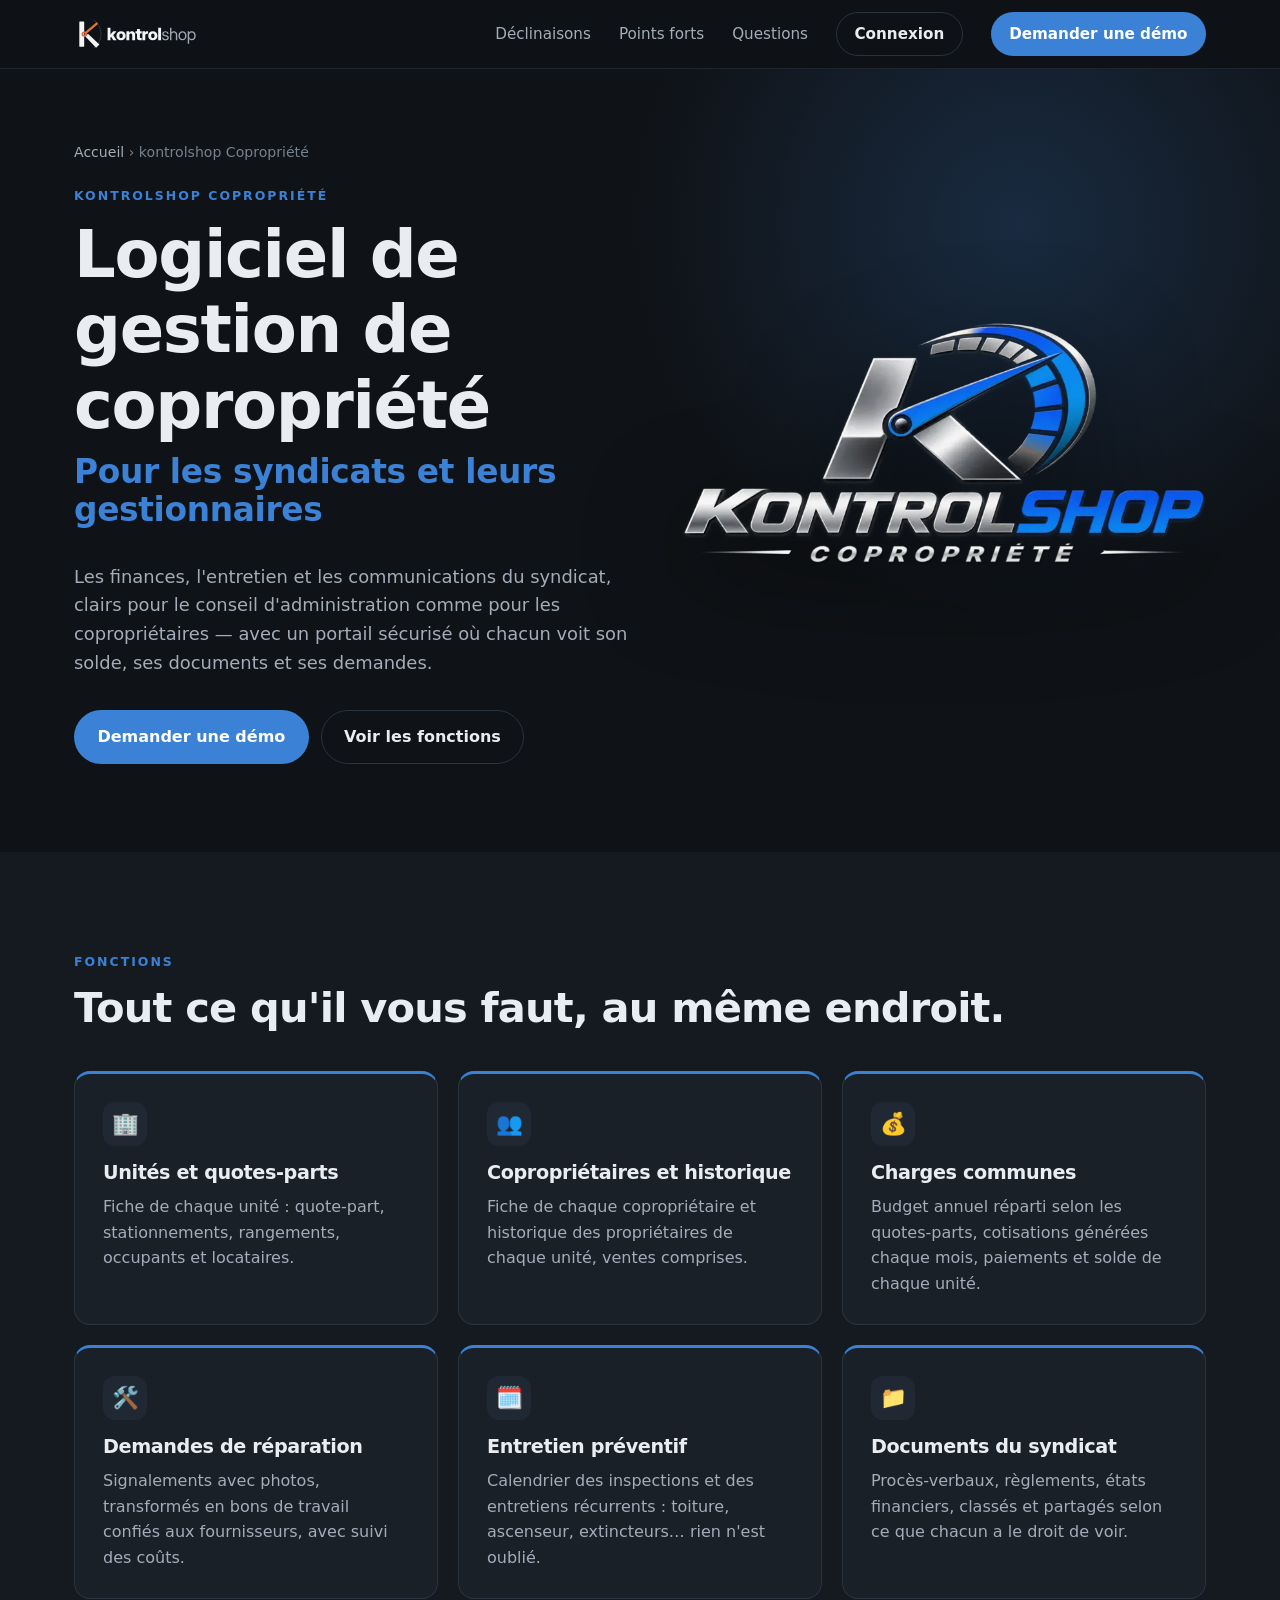
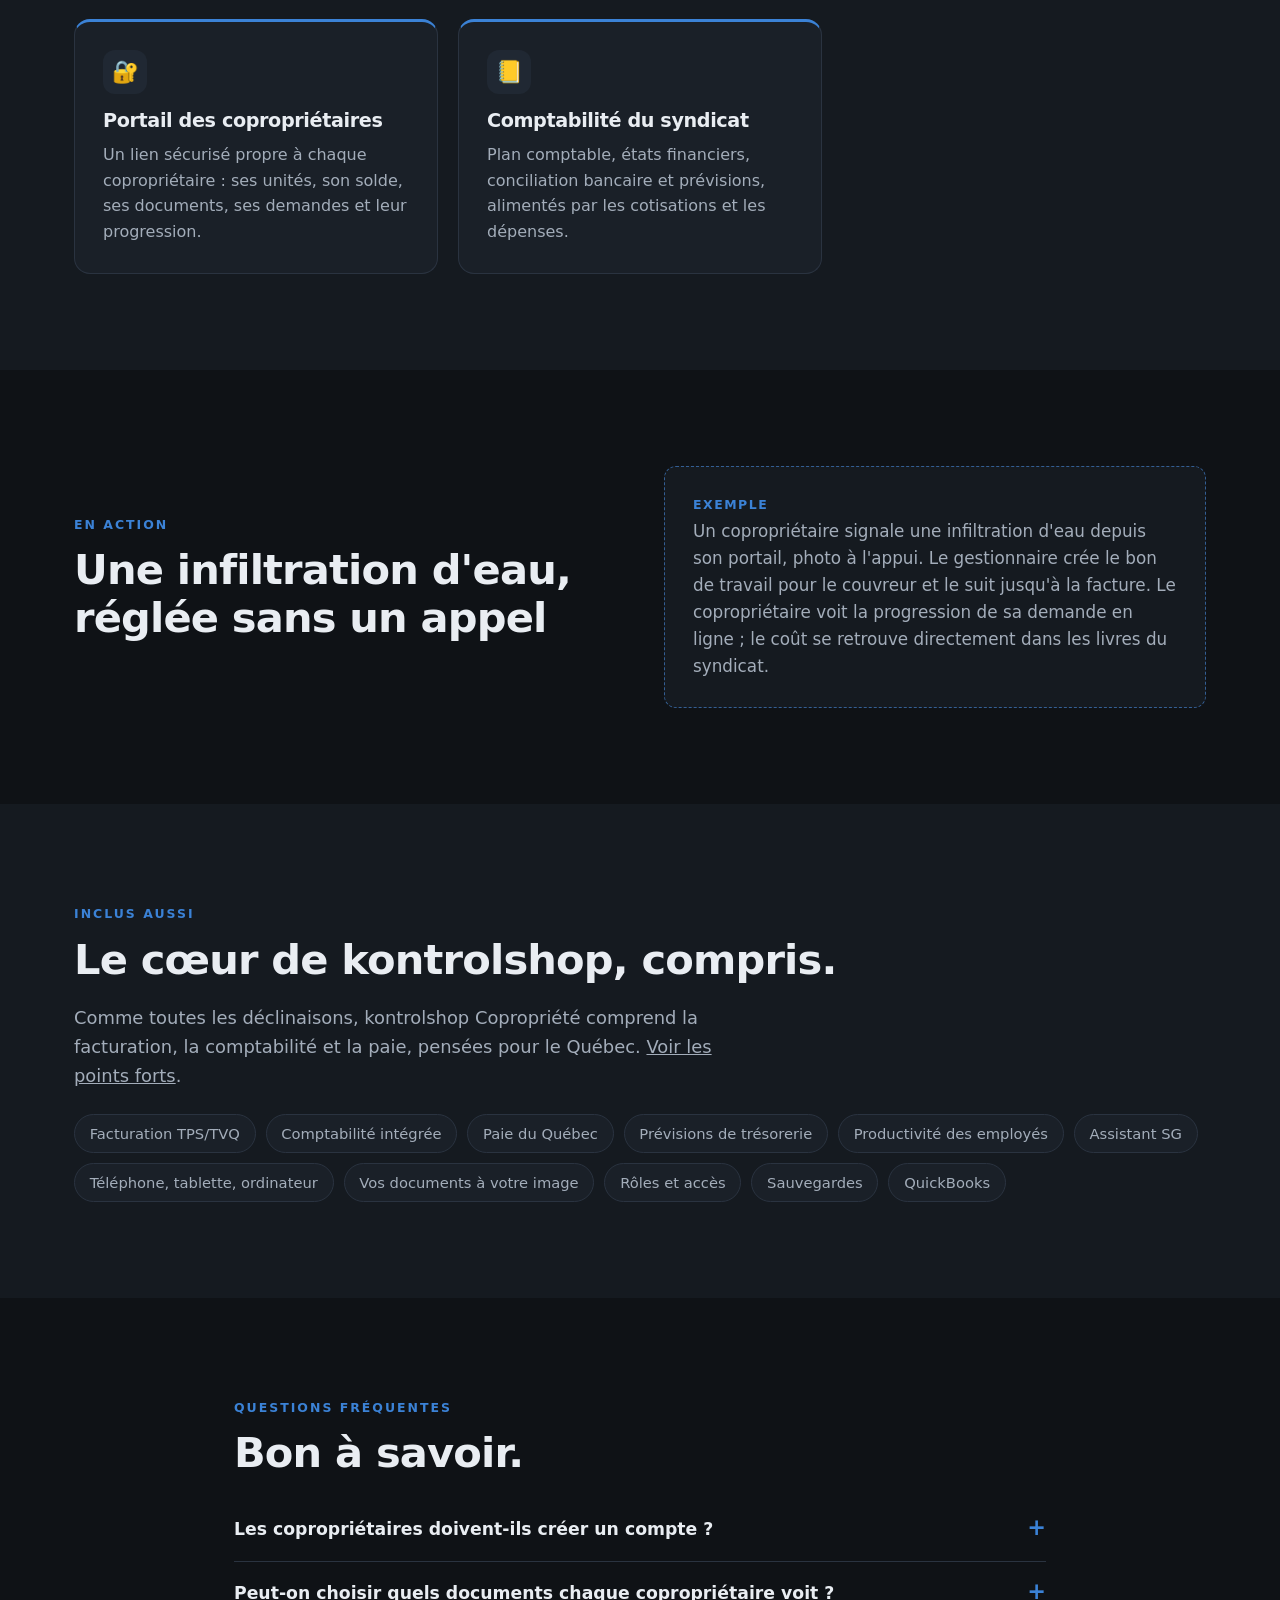
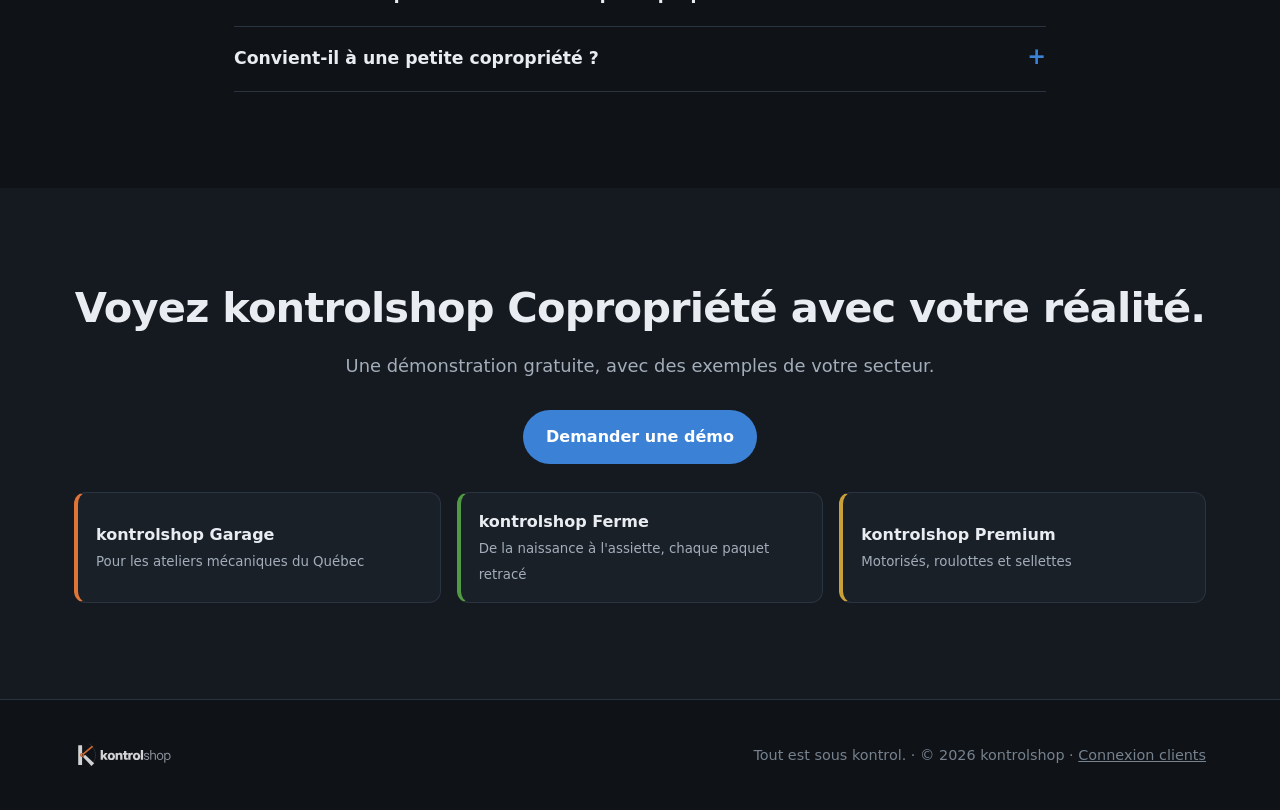
==== copropriete/index.html @ 95bcc425 "Référencement : une page par déclinaison, titres, données structurées - Pages /garage/, /ferme/, /co" ====
<!doctype html>
<html lang="fr-CA">
<head>
<meta charset="utf-8">
<meta name="viewport" content="width=device-width, initial-scale=1">
<title>Logiciel de gestion de copropriété au Québec | kontrolshop Copropriété</title>
<meta name="description" content="Logiciel de gestion de copropriété au Québec : unités et quotes-parts, charges communes, cotisations, demandes de réparation, entretien préventif, documents et portail sécurisé des copropriétaires.">
<link rel="canonical" href="https://www.kontrolshop.com/copropriete/">
<meta property="og:type" content="website">
<meta property="og:locale" content="fr_CA">
<meta property="og:site_name" content="kontrolshop">
<meta property="og:title" content="Logiciel de gestion de copropriété au Québec | kontrolshop Copropriété">
<meta property="og:description" content="Logiciel de gestion de copropriété au Québec : unités et quotes-parts, charges communes, cotisations, demandes de réparation, entretien préventif, documents et portail sécurisé des copropriétaires.">
<meta property="og:image" content="https://www.kontrolshop.com/img/og-copropriete.jpg">
<meta property="og:image:width" content="1200">
<meta property="og:image:height" content="630">
<meta property="og:url" content="https://www.kontrolshop.com/copropriete/">
<meta name="twitter:card" content="summary_large_image">
<meta name="theme-color" content="#0f1216">
<link rel="icon" href="/img/icone.svg" type="image/svg+xml">
<link rel="apple-touch-icon" href="/img/apple-touch-icon.png">
<link rel="stylesheet" href="/styles.css">
<style>:root{--accent:var(--copro)}</style>
<script type="application/ld+json">
[
 {
  "@context": "https://schema.org",
  "@type": "BreadcrumbList",
  "itemListElement": [
   {
    "@type": "ListItem",
    "position": 1,
    "name": "Accueil",
    "item": "https://www.kontrolshop.com/"
   },
   {
    "@type": "ListItem",
    "position": 2,
    "name": "kontrolshop Copropriété",
    "item": "https://www.kontrolshop.com/copropriete/"
   }
  ]
 },
 {
  "@context": "https://schema.org",
  "@type": "SoftwareApplication",
  "name": "kontrolshop Copropriété",
  "applicationCategory": "BusinessApplication",
  "operatingSystem": "Web, iOS, Android, Windows, macOS",
  "inLanguage": "fr-CA",
  "url": "https://www.kontrolshop.com/copropriete/",
  "image": "https://www.kontrolshop.com/img/og-copropriete.jpg",
  "description": "Logiciel de gestion de copropriété au Québec : unités et quotes-parts, charges communes, cotisations, demandes de réparation, entretien préventif, documents et portail sécurisé des copropriétaires.",
  "publisher": {
   "@type": "Organization",
   "name": "kontrolshop",
   "url": "https://www.kontrolshop.com/"
  }
 },
 {
  "@context": "https://schema.org",
  "@type": "FAQPage",
  "mainEntity": [
   {
    "@type": "Question",
    "name": "Les copropriétaires doivent-ils créer un compte ?",
    "acceptedAnswer": {
     "@type": "Answer",
     "text": "Non. Chacun reçoit un lien sécurisé qui lui est propre, à ouvrir depuis le courriel ou le site du syndicat."
    }
   },
   {
    "@type": "Question",
    "name": "Peut-on choisir quels documents chaque copropriétaire voit ?",
    "acceptedAnswer": {
     "@type": "Answer",
     "text": "Oui. Chaque document est partagé selon les permissions que vous choisissez."
    }
   },
   {
    "@type": "Question",
    "name": "Convient-il à une petite copropriété ?",
    "acceptedAnswer": {
     "@type": "Answer",
     "text": "Oui. On active seulement les sections utiles ; le logiciel s'adapte de quelques unités à plusieurs immeubles."
    }
   }
  ]
 }
]
</script>
</head>
<body>

<header class="entete">
  <div class="conteneur">
    <a class="logo" href="/" aria-label="kontrolshop — accueil"><img src="/img/logo.svg" alt="kontrolshop" width="811" height="244"></a>
    <nav class="nav" aria-label="Navigation principale">
      <a href="/#declinaisons">Déclinaisons</a>
      <a href="/#points-forts">Points forts</a>
      <a href="#questions">Questions</a>
      <a class="btn btn-contour btn-connexion" href="https://template-production-da86.up.railway.app/login">Connexion</a>
      <a class="btn btn-plein" href="/?secteur=copropriete#contact"><span class="long">Demander une démo</span><span class="court">Démo</span></a>
    </nav>
  </div>
</header>

<main>

<section class="hero">
  <div class="conteneur">
    <div>
      <nav class="fil" aria-label="Fil d'Ariane"><a href="/">Accueil</a> › kontrolshop Copropriété</nav>
      <span class="surtitre">kontrolshop Copropriété</span>
      <h1>Logiciel de gestion de copropriété<span class="sous">Pour les syndicats et leurs gestionnaires</span></h1>
      <p class="intro">Les finances, l'entretien et les communications du syndicat, clairs pour le conseil d'administration comme pour les copropriétaires — avec un portail sécurisé où chacun voit son solde, ses documents et ses demandes.</p>
      <div class="actions">
        <a class="btn btn-plein" href="/?secteur=copropriete#contact">Demander une démo</a>
        <a class="btn btn-contour" href="#fonctions">Voir les fonctions</a>
      </div>
    </div>
    <div class="hero-visuel">
      <img src="/img/metal-copropriete.webp" alt="Logo kontrolshop Copropriété" width="820" height="410" fetchpriority="high">
    </div>
  </div>
</section>

<section class="forts" id="fonctions">
  <div class="conteneur">
    <span class="surtitre">Fonctions</span>
    <h2>Tout ce qu'il vous faut, au même endroit.</h2>
    <div class="fonctions">
      <div class="fort">
        <div class="ico" aria-hidden="true">🏢</div>
        <h3>Unités et quotes-parts</h3>
        <p>Fiche de chaque unité : quote-part, stationnements, rangements, occupants et locataires.</p>
      </div>
      <div class="fort">
        <div class="ico" aria-hidden="true">👥</div>
        <h3>Copropriétaires et historique</h3>
        <p>Fiche de chaque copropriétaire et historique des propriétaires de chaque unité, ventes comprises.</p>
      </div>
      <div class="fort">
        <div class="ico" aria-hidden="true">💰</div>
        <h3>Charges communes</h3>
        <p>Budget annuel réparti selon les quotes-parts, cotisations générées chaque mois, paiements et solde de chaque unité.</p>
      </div>
      <div class="fort">
        <div class="ico" aria-hidden="true">🛠️</div>
        <h3>Demandes de réparation</h3>
        <p>Signalements avec photos, transformés en bons de travail confiés aux fournisseurs, avec suivi des coûts.</p>
      </div>
      <div class="fort">
        <div class="ico" aria-hidden="true">🗓️</div>
        <h3>Entretien préventif</h3>
        <p>Calendrier des inspections et des entretiens récurrents : toiture, ascenseur, extincteurs… rien n'est oublié.</p>
      </div>
      <div class="fort">
        <div class="ico" aria-hidden="true">📁</div>
        <h3>Documents du syndicat</h3>
        <p>Procès-verbaux, règlements, états financiers, classés et partagés selon ce que chacun a le droit de voir.</p>
      </div>
      <div class="fort">
        <div class="ico" aria-hidden="true">🔐</div>
        <h3>Portail des copropriétaires</h3>
        <p>Un lien sécurisé propre à chaque copropriétaire : ses unités, son solde, ses documents, ses demandes et leur progression.</p>
      </div>
      <div class="fort">
        <div class="ico" aria-hidden="true">📒</div>
        <h3>Comptabilité du syndicat</h3>
        <p>Plan comptable, états financiers, conciliation bancaire et prévisions, alimentés par les cotisations et les dépenses.</p>
      </div>
    </div>
  </div>
</section>

<section>
  <div class="conteneur cas">
    <div>
      <span class="surtitre">En action</span>
      <h2>Une infiltration d'eau, réglée sans un appel</h2>
    </div>
    <div class="exemple"><strong>Exemple</strong>Un copropriétaire signale une infiltration d'eau depuis son portail, photo à l'appui. Le gestionnaire crée le bon de travail pour le couvreur et le suit jusqu'à la facture. Le copropriétaire voit la progression de sa demande en ligne ; le coût se retrouve directement dans les livres du syndicat.</div>
  </div>
</section>

<section class="forts">
  <div class="conteneur">
    <span class="surtitre">Inclus aussi</span>
    <h2>Le cœur de kontrolshop, compris.</h2>
    <p class="intro">Comme toutes les déclinaisons, kontrolshop Copropriété comprend la facturation, la comptabilité et la paie, pensées pour le Québec. <a href="/#points-forts">Voir les points forts</a>.</p>
    <div class="inclus"><span>Facturation TPS/TVQ</span><span>Comptabilité intégrée</span><span>Paie du Québec</span><span>Prévisions de trésorerie</span><span>Productivité des employés</span><span>Assistant SG</span><span>Téléphone, tablette, ordinateur</span><span>Vos documents à votre image</span><span>Rôles et accès</span><span>Sauvegardes</span><span>QuickBooks</span></div>
  </div>
</section>

<section class="faq" id="questions" style="background:none">
  <div class="conteneur">
    <span class="surtitre">Questions fréquentes</span>
    <h2>Bon à savoir.</h2>
    <details>
      <summary>Les copropriétaires doivent-ils créer un compte ?</summary>
      <p>Non. Chacun reçoit un lien sécurisé qui lui est propre, à ouvrir depuis le courriel ou le site du syndicat.</p>
    </details>
    <details>
      <summary>Peut-on choisir quels documents chaque copropriétaire voit ?</summary>
      <p>Oui. Chaque document est partagé selon les permissions que vous choisissez.</p>
    </details>
    <details>
      <summary>Convient-il à une petite copropriété ?</summary>
      <p>Oui. On active seulement les sections utiles ; le logiciel s'adapte de quelques unités à plusieurs immeubles.</p>
    </details>
  </div>
</section>

<section class="appel forts">
  <div class="conteneur">
    <h2>Voyez kontrolshop Copropriété avec votre réalité.</h2>
    <p class="intro">Une démonstration gratuite, avec des exemples de votre secteur.</p>
    <a class="btn btn-plein" href="/?secteur=copropriete#contact">Demander une démo</a>
    <div class="autres">
      <a href="/garage/" style="--c:var(--garage)"><span><b>kontrolshop Garage</b><small>Pour les ateliers mécaniques du Québec</small></span></a>
      <a href="/ferme/" style="--c:var(--ferme)"><span><b>kontrolshop Ferme</b><small>De la naissance à l'assiette, chaque paquet retracé</small></span></a>
      <a href="/vr/" style="--c:var(--premium)"><span><b>kontrolshop Premium</b><small>Motorisés, roulottes et sellettes</small></span></a>
    </div>
  </div>
</section>

</main>

<footer class="pied">
  <div class="conteneur">
    <img src="/img/logo.svg" alt="kontrolshop" width="811" height="244">
    <span>Tout est sous kontrol. · © <span id="annee">2026</span> kontrolshop · <a href="https://template-production-da86.up.railway.app/login">Connexion clients</a></span>
  </div>
</footer>
<script>document.getElementById("annee").textContent = new Date().getFullYear();</script>
</body>
</html>
---- styles.css ----
:root{
  --fond:#0f1216; --fond-2:#151a20; --carte:#1a2028; --carte-2:#202833;
  --ligne:#2a3340; --texte:#e9edf2; --doux:#a3adba; --pale:#77828f;
  --garage:#e07338; --ferme:#4f9a43; --copro:#3b82d6; --premium:#c9a03a; --boutique:#c2416b;
  --accent:var(--garage);
  --rayon:16px; --max:1180px;
}
*{box-sizing:border-box}
html{scroll-behavior:smooth;-webkit-text-size-adjust:100%}
body{margin:0;background:var(--fond);color:var(--texte);font:16px/1.6 system-ui,-apple-system,"Segoe UI",Roboto,"Helvetica Neue",Arial,sans-serif;overflow-x:hidden}
img{max-width:100%;height:auto;display:block}
a{color:inherit}
h1,h2,h3{line-height:1.15;margin:0 0 .5em;letter-spacing:-.02em}
h2{font-size:clamp(1.8rem,3.6vw,2.6rem)}
h3{font-size:1.2rem}
p{margin:0 0 1em}
.conteneur{max-width:var(--max);margin:0 auto;padding:0 24px}
.surtitre{display:inline-block;font-size:.78rem;font-weight:700;letter-spacing:.16em;text-transform:uppercase;color:var(--accent);margin-bottom:.9em}
.intro{color:var(--doux);font-size:1.12rem;max-width:680px}
section{padding:96px 0}
.btn{display:inline-flex;align-items:center;gap:.5em;padding:.85em 1.4em;border-radius:999px;font-weight:650;text-decoration:none;border:1px solid transparent;transition:transform .15s,background .15s,border-color .15s;cursor:pointer;font-size:1rem}
.btn:hover{transform:translateY(-1px)}
.btn-plein{background:var(--accent);color:#fff}
.btn-plein:hover{filter:brightness(1.08)}
.btn-contour{border-color:var(--ligne);color:var(--texte);background:transparent}
.btn-contour:hover{border-color:var(--doux)}

/* En-tête */
.entete{position:sticky;top:0;z-index:20;background:rgba(15,18,22,.82);backdrop-filter:blur(12px);-webkit-backdrop-filter:blur(12px);border-bottom:1px solid rgba(42,51,64,.6)}
.entete .conteneur{display:flex;align-items:center;justify-content:space-between;height:68px;gap:16px}
.entete .logo img{height:38px;width:auto}
.nav{display:flex;align-items:center;gap:28px}
.nav a{text-decoration:none;color:var(--doux);font-size:.95rem}
.nav a:hover{color:var(--texte)}
.nav .btn{color:#fff;padding:.6em 1.15em}
.nav .btn-connexion{color:var(--texte);border-color:var(--ligne)}
.nav .btn-connexion:hover{border-color:var(--doux)}
.nav .court{display:none}
@media (max-width:820px){.nav a:not(.btn){display:none}.nav{gap:10px}}
@media (max-width:520px){.nav .long{display:none}.nav .court{display:inline}.entete .logo img{height:30px}.nav .btn{padding:.55em .95em;font-size:.9rem}}

/* Accueil */
.hero{position:relative;padding:72px 0 88px;overflow:hidden}
.hero::before{content:"";position:absolute;inset:-30% -10% auto auto;width:780px;height:780px;background:radial-gradient(closest-side,color-mix(in srgb,var(--accent) 22%,transparent),transparent);pointer-events:none}
.hero .conteneur{display:grid;grid-template-columns:1.05fr 1fr;gap:48px;align-items:center;position:relative}
.hero h1{font-size:clamp(2.4rem,5.4vw,4.1rem);font-weight:800}
.hero h1 em{font-style:normal;background:linear-gradient(90deg,var(--garage),var(--premium));-webkit-background-clip:text;background-clip:text;color:transparent}
.hero .intro{margin-bottom:1.8em}
.hero .actions{display:flex;flex-wrap:wrap;gap:12px}
.puces-secteurs{display:flex;flex-wrap:wrap;gap:8px;margin-top:28px}
.puce{display:inline-flex;align-items:center;gap:.45em;font-size:.82rem;font-weight:700;letter-spacing:.08em;text-transform:uppercase;padding:.4em .85em;border-radius:999px;border:1px solid var(--ligne);color:var(--doux);text-decoration:none}
.puce i{width:8px;height:8px;border-radius:50%;background:var(--c)}
.puce:hover{border-color:var(--c);color:var(--texte)}
.hero-visuel{position:relative}
.hero-visuel img{filter:drop-shadow(0 30px 50px rgba(0,0,0,.55));animation:flotte 7s ease-in-out infinite}
@keyframes flotte{50%{transform:translateY(-10px)}}
@media (prefers-reduced-motion:reduce){.hero-visuel img{animation:none}html{scroll-behavior:auto}}
@media (max-width:900px){.hero .conteneur{grid-template-columns:1fr}.hero-visuel{order:-1;max-width:520px;margin:0 auto}}

/* Chiffres */
.chiffres{border-top:1px solid var(--ligne);border-bottom:1px solid var(--ligne);background:var(--fond-2);padding:36px 0}
.chiffres .conteneur{display:grid;grid-template-columns:repeat(4,1fr);gap:24px}
.chiffre strong{display:block;font-size:1.9rem;font-weight:800;letter-spacing:-.02em}
.chiffre span{color:var(--doux);font-size:.92rem}
@media (max-width:760px){.chiffres .conteneur{grid-template-columns:1fr 1fr}}

/* Déclinaisons */
.onglets{display:flex;flex-wrap:wrap;gap:10px;margin:36px 0 28px}
.onglet{--c:var(--garage);display:flex;align-items:center;gap:.6em;padding:.75em 1.2em;border-radius:12px;border:1px solid var(--ligne);background:var(--carte);color:var(--doux);font:inherit;font-weight:650;cursor:pointer;transition:.15s}
.onglet i{width:10px;height:10px;border-radius:50%;background:var(--c)}
.onglet:hover{color:var(--texte)}
.onglet[aria-selected="true"]{border-color:var(--c);color:var(--texte);background:linear-gradient(180deg,color-mix(in srgb,var(--c) 18%,var(--carte)),var(--carte))}
.panneau{--c:var(--garage);display:grid;grid-template-columns:1fr 1.25fr;gap:40px;align-items:start;background:var(--carte);border:1px solid var(--ligne);border-top:3px solid var(--c);border-radius:var(--rayon);padding:40px}
.panneau + .panneau{margin-top:24px}
.js .panneau[hidden]{display:none}
.panneau .logo-secteur{background:radial-gradient(closest-side,color-mix(in srgb,var(--c) 22%,transparent),transparent);border-radius:var(--rayon);padding:12px}
.panneau h3{font-size:1.65rem;margin-top:.2em}
.panneau .pour{color:var(--c);font-weight:700;font-size:.85rem;letter-spacing:.12em;text-transform:uppercase}
.panneau p{color:var(--doux)}
.liste{list-style:none;padding:0;margin:0 0 1.4em;display:grid;gap:12px}
.liste li{position:relative;padding-left:30px}
.liste li::before{content:"";position:absolute;left:0;top:.38em;width:18px;height:18px;border-radius:50%;background:color-mix(in srgb,var(--c) 22%,transparent) url("data:image/svg+xml,%3Csvg xmlns='http://www.w3.org/2000/svg' viewBox='0 0 20 20'%3E%3Cpath d='M5 10.5l3 3 7-7' fill='none' stroke='white' stroke-width='2.4' stroke-linecap='round' stroke-linejoin='round'/%3E%3C/svg%3E") center/12px no-repeat}
.liste li b{color:var(--texte)}
.exemple{background:var(--fond-2);border:1px dashed color-mix(in srgb,var(--c) 55%,var(--ligne));border-radius:12px;padding:16px 18px;font-size:.95rem;color:var(--doux)}
.exemple strong{color:var(--c);display:block;font-size:.78rem;letter-spacing:.12em;text-transform:uppercase;margin-bottom:.3em}
@media (max-width:860px){.panneau{grid-template-columns:1fr;padding:24px}.panneau .logo-secteur{max-width:420px}}
.autre-secteur{margin-top:28px;color:var(--doux);text-align:center}
.autre-secteur a{color:var(--texte)}

/* Points forts */
.forts{background:var(--fond-2)}
.grille{display:grid;grid-template-columns:repeat(3,1fr);gap:20px;margin-top:40px}
.fort{background:var(--carte);border:1px solid var(--ligne);border-radius:var(--rayon);padding:28px;transition:border-color .2s,transform .2s}
.fort:hover{border-color:#3b4656;transform:translateY(-2px)}
.fort .ico{width:44px;height:44px;border-radius:12px;display:grid;place-items:center;background:var(--carte-2);margin-bottom:16px;font-size:1.35rem}
.fort p{color:var(--doux);margin:0}
.fort .ex{margin-top:14px;padding-top:14px;border-top:1px solid var(--ligne);font-size:.9rem;color:var(--pale)}
.fort .ex b{color:var(--doux)}
@media (max-width:980px){.grille{grid-template-columns:1fr 1fr}}
@media (max-width:640px){.grille{grid-template-columns:1fr}}

/* Démonstration : une journée */
.journee .conteneur{display:grid;grid-template-columns:1fr 1fr;gap:56px;align-items:center}
.etapes{list-style:none;margin:28px 0 0;padding:0;position:relative}
.etapes::before{content:"";position:absolute;left:39px;top:8px;bottom:8px;width:2px;background:linear-gradient(var(--garage),var(--premium))}
.etapes li{display:grid;grid-template-columns:80px 1fr;gap:16px;padding:10px 0;position:relative}
.etapes time{font-weight:800;font-variant-numeric:tabular-nums;color:var(--texte);background:var(--fond);border:1px solid var(--ligne);border-radius:999px;text-align:center;height:30px;line-height:28px;font-size:.88rem;position:relative;z-index:1}
.etapes p{margin:0;color:var(--doux)}
.etapes b{color:var(--texte)}
/* Maquette d'un bon de travail */
.bon{background:#f7f8fa;color:#1d232b;border-radius:18px;padding:24px;box-shadow:0 40px 80px rgba(0,0,0,.45);font-size:.92rem;transform:rotate(1.2deg)}
.bon-tete{display:flex;justify-content:space-between;align-items:flex-start;gap:12px;border-bottom:1px solid #e3e6ea;padding-bottom:14px;margin-bottom:14px}
.bon-tete b{font-size:1.15rem;display:block}
.bon-tete small{color:#6b7480}
.statut{background:#fff1e8;color:#b5541f;font-weight:700;font-size:.75rem;padding:.35em .8em;border-radius:999px;white-space:nowrap}
.bon table{width:100%;border-collapse:collapse}
.bon td{padding:7px 0;border-bottom:1px solid #eef0f3}
.bon td:last-child{text-align:right;font-variant-numeric:tabular-nums;white-space:nowrap}
.bon .mini{color:#6b7480;font-size:.82rem}
.poincon{display:flex;align-items:center;gap:10px;background:#1d232b;color:#fff;border-radius:12px;padding:10px 14px;margin:14px 0}
.poincon .pt{width:10px;height:10px;border-radius:50%;background:#3ccf6e;box-shadow:0 0 0 4px rgba(60,207,110,.25);animation:pulse 1.6s infinite}
@keyframes pulse{50%{box-shadow:0 0 0 7px rgba(60,207,110,.08)}}
.poincon span{margin-left:auto;font-variant-numeric:tabular-nums;font-weight:700}
.total{display:flex;justify-content:space-between;font-weight:800;font-size:1.1rem;padding-top:12px}
@media (max-width:900px){.journee .conteneur{grid-template-columns:1fr}.bon{transform:none}}

/* Démarche */
.demarche .grille{grid-template-columns:repeat(3,1fr)}
.num{font-size:2.6rem;font-weight:800;line-height:1;background:linear-gradient(180deg,var(--texte),#5a6470);-webkit-background-clip:text;background-clip:text;color:transparent;margin-bottom:12px}
@media (max-width:860px){.demarche .grille{grid-template-columns:1fr}}

/* Questions */
.faq{background:var(--fond-2)}
.faq .conteneur{max-width:860px}
details{border-bottom:1px solid var(--ligne);padding:18px 0}
summary{cursor:pointer;font-weight:650;font-size:1.08rem;list-style:none;display:flex;justify-content:space-between;gap:16px}
summary::-webkit-details-marker{display:none}
summary::after{content:"+";color:var(--accent);font-size:1.4rem;line-height:1}
details[open] summary::after{content:"–"}
details p{color:var(--doux);margin:12px 0 0}

/* Contact */
.contact .boite{background:linear-gradient(135deg,#1c232c,#141920);border:1px solid var(--ligne);border-radius:24px;padding:56px;display:grid;grid-template-columns:1fr 1fr;gap:48px;align-items:center;position:relative;overflow:hidden}
.contact .boite::after{content:"";position:absolute;right:-120px;bottom:-160px;width:420px;height:420px;background:radial-gradient(closest-side,rgba(224,115,56,.2),transparent)}
form{display:grid;gap:12px;position:relative;z-index:1}
label{font-size:.85rem;color:var(--doux);display:grid;gap:6px}
input,select,textarea{font:inherit;color:var(--texte);background:var(--fond);border:1px solid var(--ligne);border-radius:10px;padding:.75em .9em;width:100%}
input:focus,select:focus,textarea:focus{outline:2px solid var(--accent);outline-offset:1px;border-color:transparent}
textarea{min-height:96px;resize:vertical}
.deux{display:grid;grid-template-columns:1fr 1fr;gap:12px}
@media (max-width:860px){.contact .boite{grid-template-columns:1fr;padding:28px}.deux{grid-template-columns:1fr}}

/* Pied */
.pied{padding:40px 0;border-top:1px solid var(--ligne);color:var(--pale);font-size:.9rem}
.pied .conteneur{display:flex;flex-wrap:wrap;justify-content:space-between;align-items:center;gap:16px}
.pied img{height:30px;width:auto;opacity:.85}

:focus-visible{outline:2px solid var(--accent);outline-offset:3px}
@media (max-width:520px){.conteneur{padding:0 16px}section{padding:68px 0}}

/* Pages des déclinaisons */
.fil{font-size:.88rem;color:var(--pale);margin-bottom:18px}
.fil a{color:var(--doux);text-decoration:none}
.fil a:hover{color:var(--texte)}
.hero h1 .sous{display:block;font-size:.5em;font-weight:700;color:var(--accent);letter-spacing:-.01em;margin-top:.35em}
.fonctions{display:grid;grid-template-columns:repeat(3,1fr);gap:20px;margin-top:40px}
.fonctions .fort{border-top:3px solid var(--accent)}
@media (max-width:980px){.fonctions{grid-template-columns:1fr 1fr}}
@media (max-width:640px){.fonctions{grid-template-columns:1fr}}
.cas{display:grid;grid-template-columns:1fr 1fr;gap:48px;align-items:center}
.cas .exemple{--c:var(--accent);font-size:1.05rem;padding:28px}
@media (max-width:860px){.cas{grid-template-columns:1fr}}
.inclus{display:flex;flex-wrap:wrap;gap:10px;margin-top:24px}
.inclus span{border:1px solid var(--ligne);border-radius:999px;padding:.45em 1em;color:var(--doux);font-size:.92rem;background:var(--carte)}
.appel{text-align:center}
.appel .intro{margin:0 auto 1.6em}
.autres{display:grid;grid-template-columns:repeat(3,1fr);gap:16px;margin-top:28px}
.autres a{--c:var(--accent);text-align:left;display:flex;align-items:center;gap:14px;text-decoration:none;background:var(--carte);border:1px solid var(--ligne);border-left:4px solid var(--c);border-radius:12px;padding:16px 18px;transition:transform .15s,border-color .15s}
.autres a:hover{transform:translateY(-2px);border-color:var(--c)}
.autres b{display:block}
.autres small{color:var(--doux)}
@media (max-width:760px){.autres{grid-template-columns:1fr}}
.en-savoir{display:inline-flex;align-items:center;gap:.4em;margin-top:16px;color:var(--c);font-weight:700;text-decoration:none}
.en-savoir:hover{text-decoration:underline}
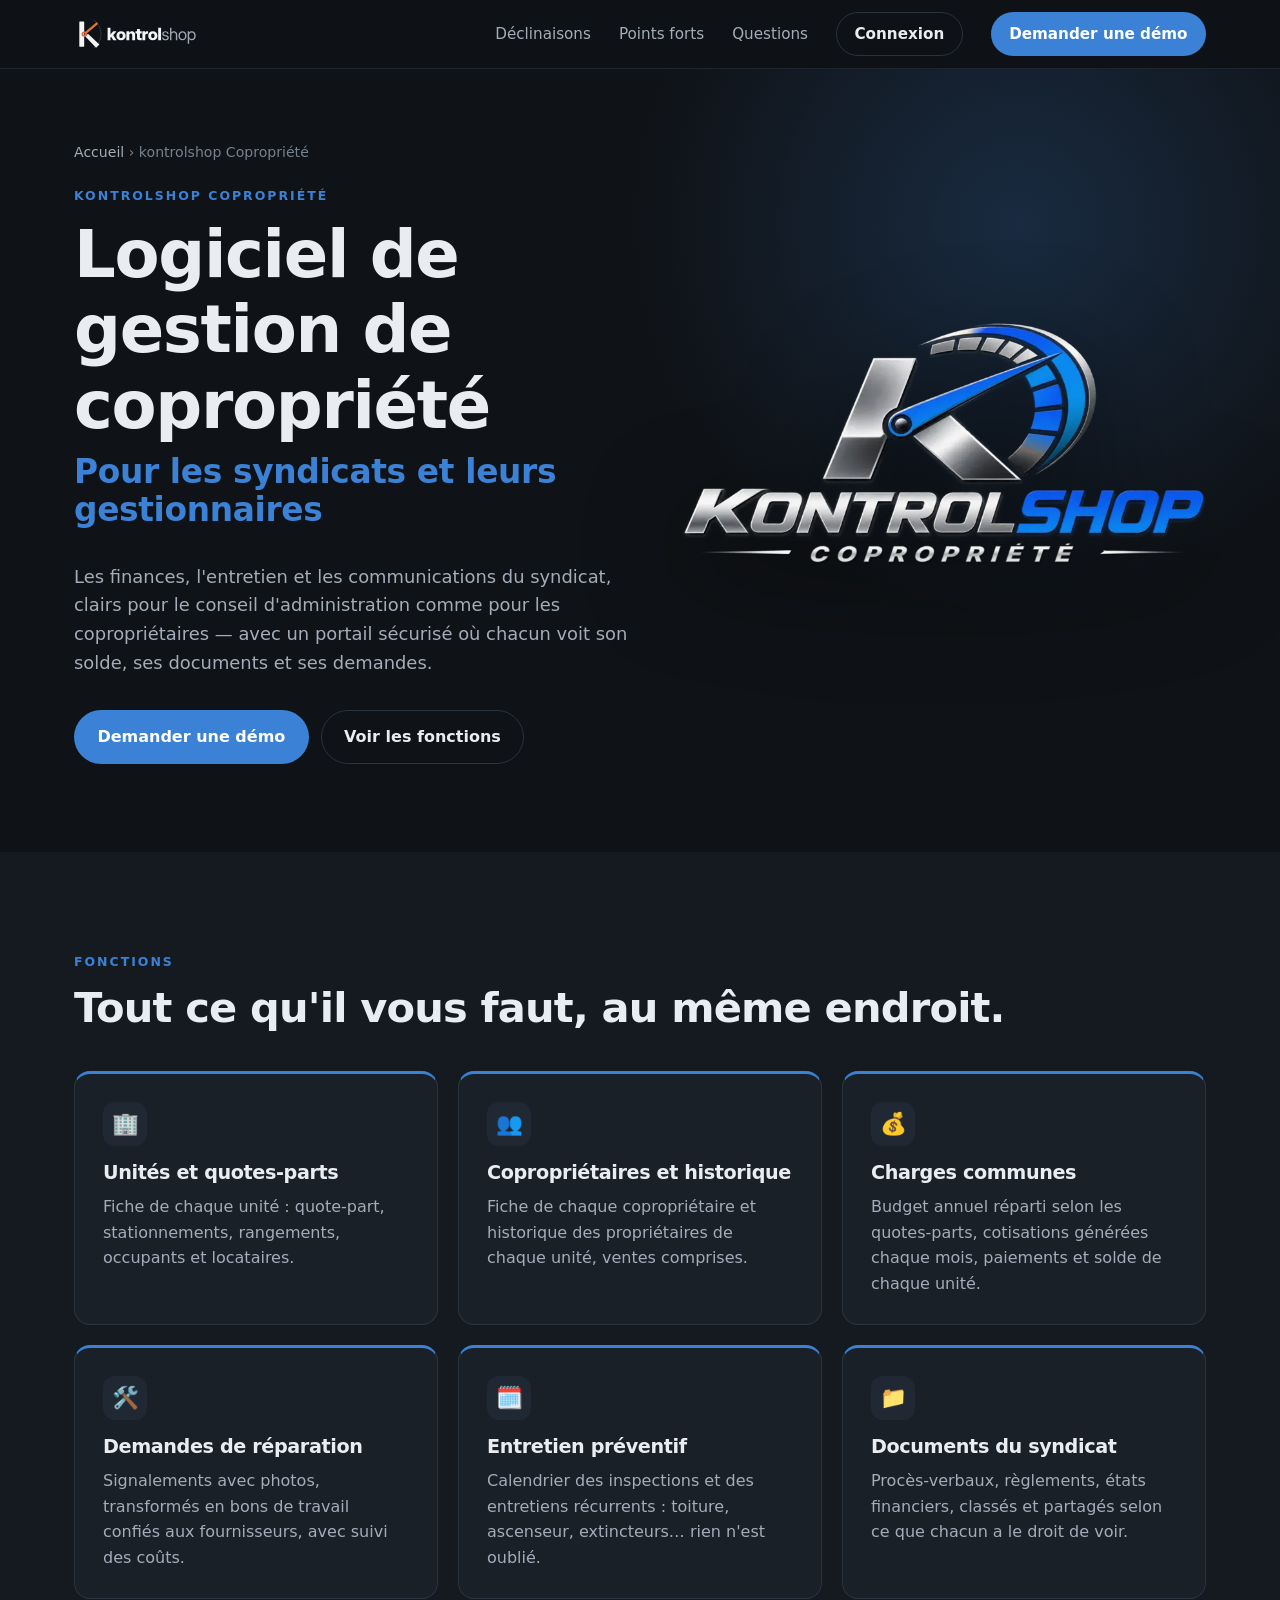
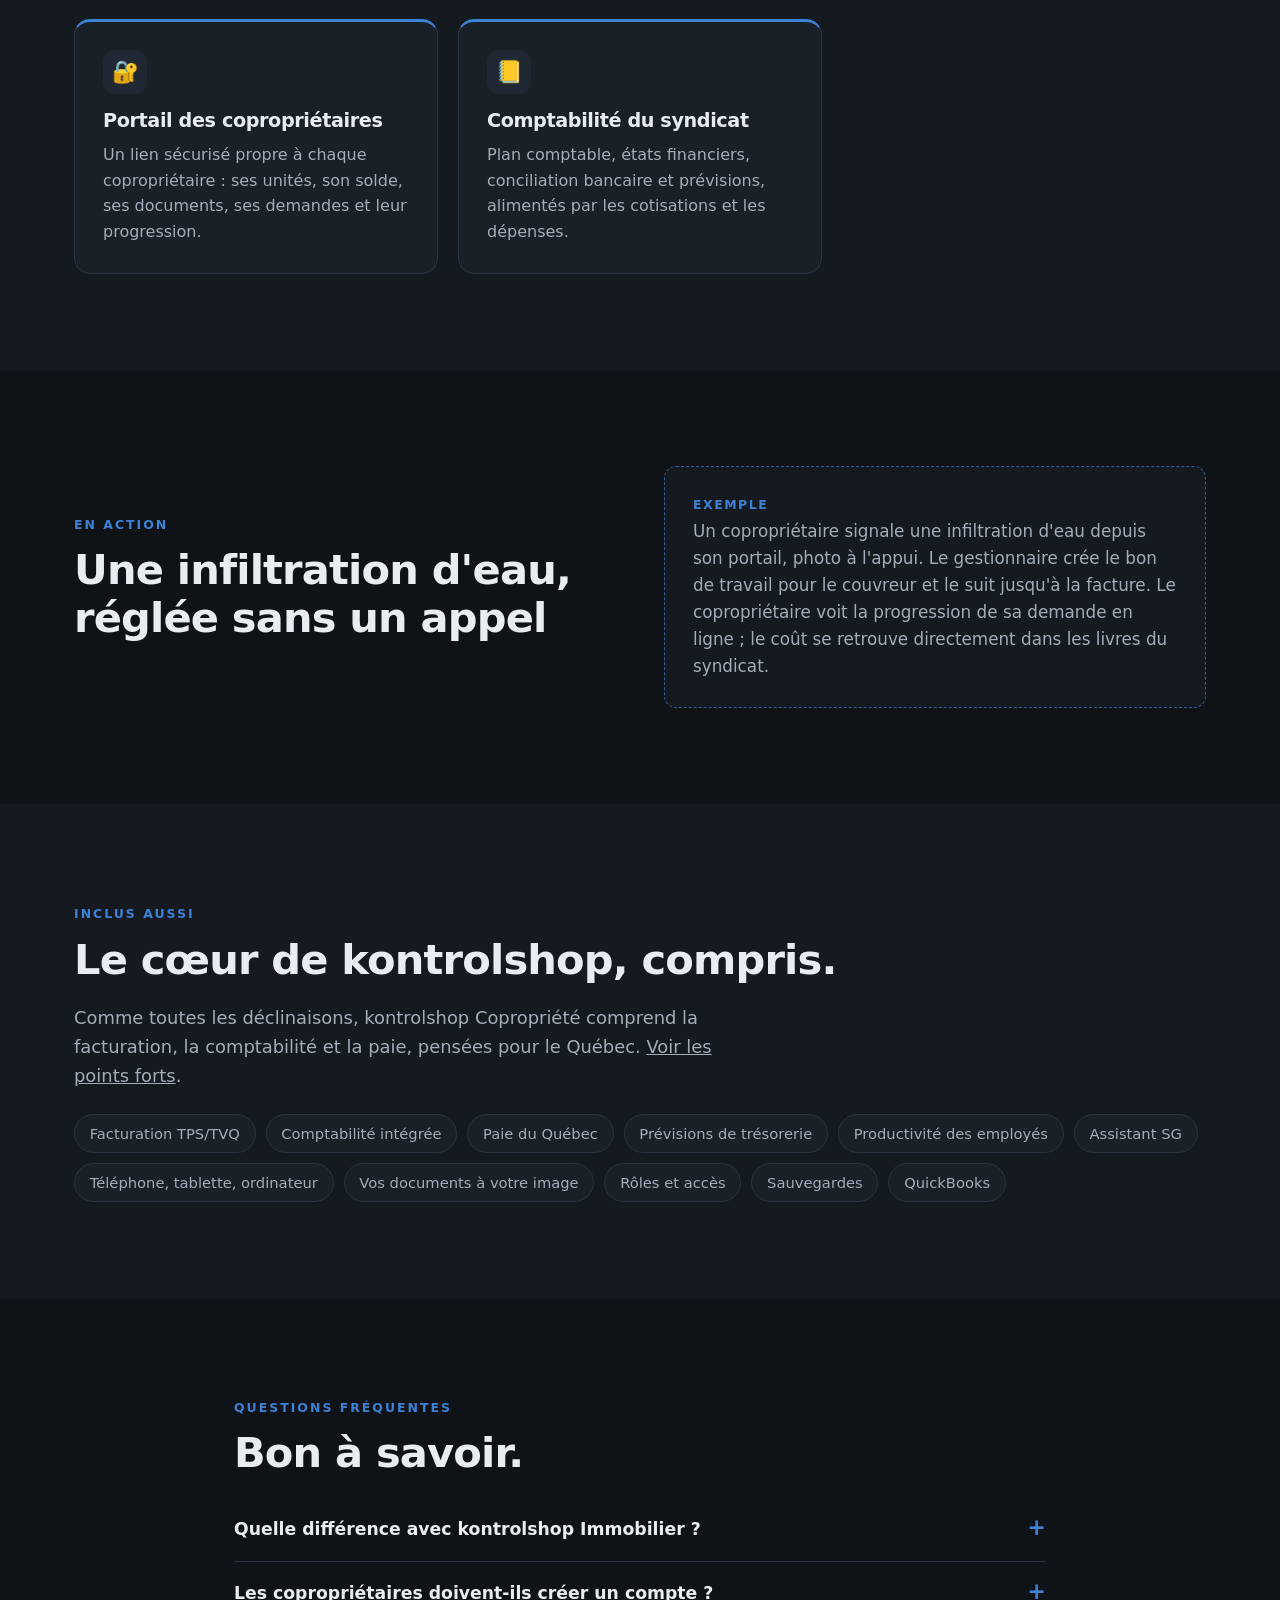
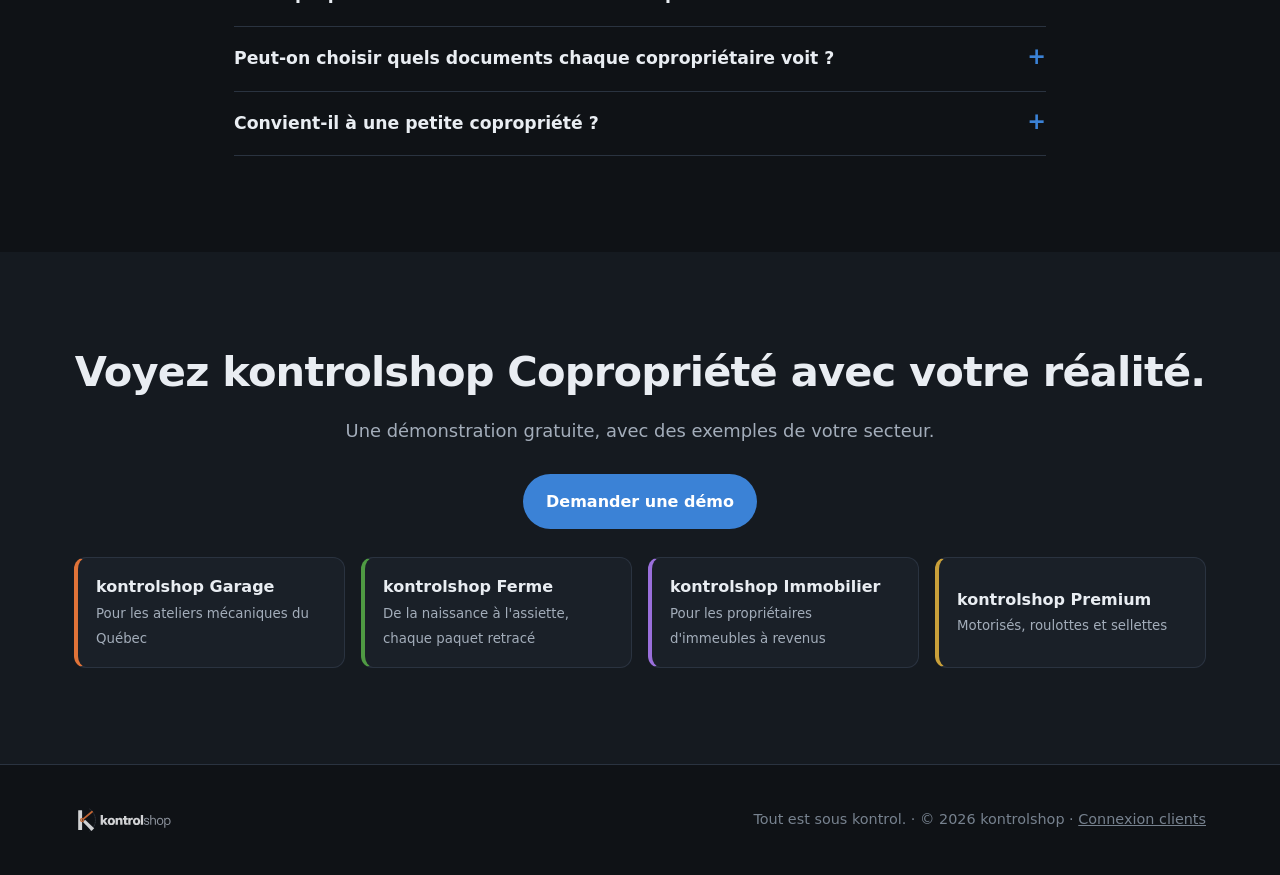
==== commit 5231d9b4: "Déclinaison Immobilier : page /immobilier/, onglet et logo violet - Page /immobilier/ (gestion locat" ====
--- a/copropriete/index.html
+++ b/copropriete/index.html
@@ -63,6 +63,14 @@
   "mainEntity": [
    {
     "@type": "Question",
+    "name": "Quelle différence avec kontrolshop Immobilier ?",
+    "acceptedAnswer": {
+     "@type": "Answer",
+     "text": "Copropriété sert au syndicat des copropriétaires : quotes-parts, charges communes et entretien des parties communes. Immobilier sert au propriétaire qui loue ses logements : baux, loyers et locataires."
+    }
+   },
+   {
+    "@type": "Question",
     "name": "Les copropriétaires doivent-ils créer un compte ?",
     "acceptedAnswer": {
      "@type": "Answer",
@@ -198,6 +206,10 @@
     <span class="surtitre">Questions fréquentes</span>
     <h2>Bon à savoir.</h2>
     <details>
+      <summary>Quelle différence avec kontrolshop Immobilier ?</summary>
+      <p>Copropriété sert au syndicat des copropriétaires : quotes-parts, charges communes et entretien des parties communes. Immobilier sert au propriétaire qui loue ses logements : baux, loyers et locataires.</p>
+    </details>
+    <details>
       <summary>Les copropriétaires doivent-ils créer un compte ?</summary>
       <p>Non. Chacun reçoit un lien sécurisé qui lui est propre, à ouvrir depuis le courriel ou le site du syndicat.</p>
     </details>
@@ -220,6 +232,7 @@
     <div class="autres">
       <a href="/garage/" style="--c:var(--garage)"><span><b>kontrolshop Garage</b><small>Pour les ateliers mécaniques du Québec</small></span></a>
       <a href="/ferme/" style="--c:var(--ferme)"><span><b>kontrolshop Ferme</b><small>De la naissance à l'assiette, chaque paquet retracé</small></span></a>
+      <a href="/immobilier/" style="--c:var(--immo)"><span><b>kontrolshop Immobilier</b><small>Pour les propriétaires d'immeubles à revenus</small></span></a>
       <a href="/vr/" style="--c:var(--premium)"><span><b>kontrolshop Premium</b><small>Motorisés, roulottes et sellettes</small></span></a>
     </div>
   </div>
--- a/styles.css
+++ b/styles.css
@@ -1,7 +1,7 @@
 :root{
   --fond:#0f1216; --fond-2:#151a20; --carte:#1a2028; --carte-2:#202833;
   --ligne:#2a3340; --texte:#e9edf2; --doux:#a3adba; --pale:#77828f;
-  --garage:#e07338; --ferme:#4f9a43; --copro:#3b82d6; --premium:#c9a03a; --boutique:#c2416b;
+  --garage:#e07338; --ferme:#4f9a43; --copro:#3b82d6; --immo:#9a6fdb; --premium:#c9a03a; --boutique:#c2416b;
   --accent:var(--garage);
   --rayon:16px; --max:1180px;
 }
@@ -174,7 +174,7 @@
 .inclus span{border:1px solid var(--ligne);border-radius:999px;padding:.45em 1em;color:var(--doux);font-size:.92rem;background:var(--carte)}
 .appel{text-align:center}
 .appel .intro{margin:0 auto 1.6em}
-.autres{display:grid;grid-template-columns:repeat(3,1fr);gap:16px;margin-top:28px}
+.autres{display:grid;grid-template-columns:repeat(auto-fit,minmax(220px,1fr));gap:16px;margin-top:28px}
 .autres a{--c:var(--accent);text-align:left;display:flex;align-items:center;gap:14px;text-decoration:none;background:var(--carte);border:1px solid var(--ligne);border-left:4px solid var(--c);border-radius:12px;padding:16px 18px;transition:transform .15s,border-color .15s}
 .autres a:hover{transform:translateY(-2px);border-color:var(--c)}
 .autres b{display:block}
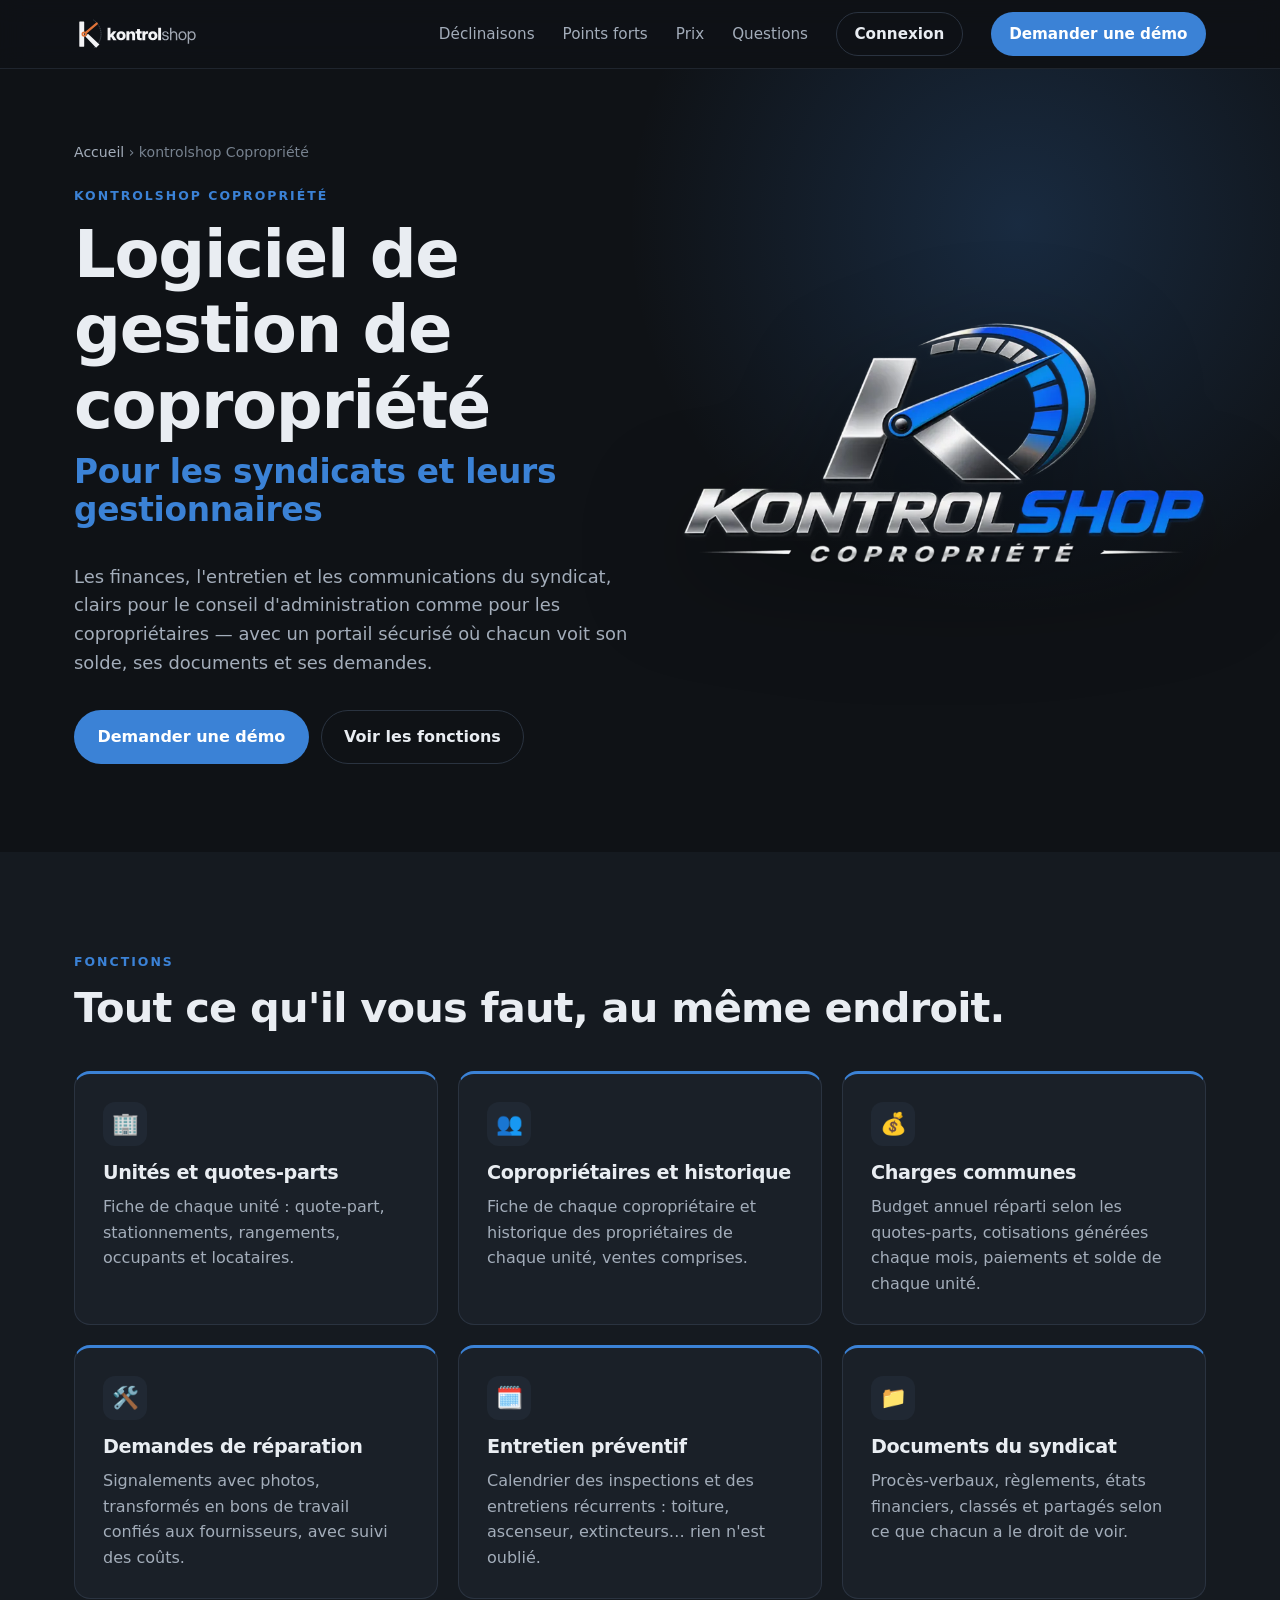
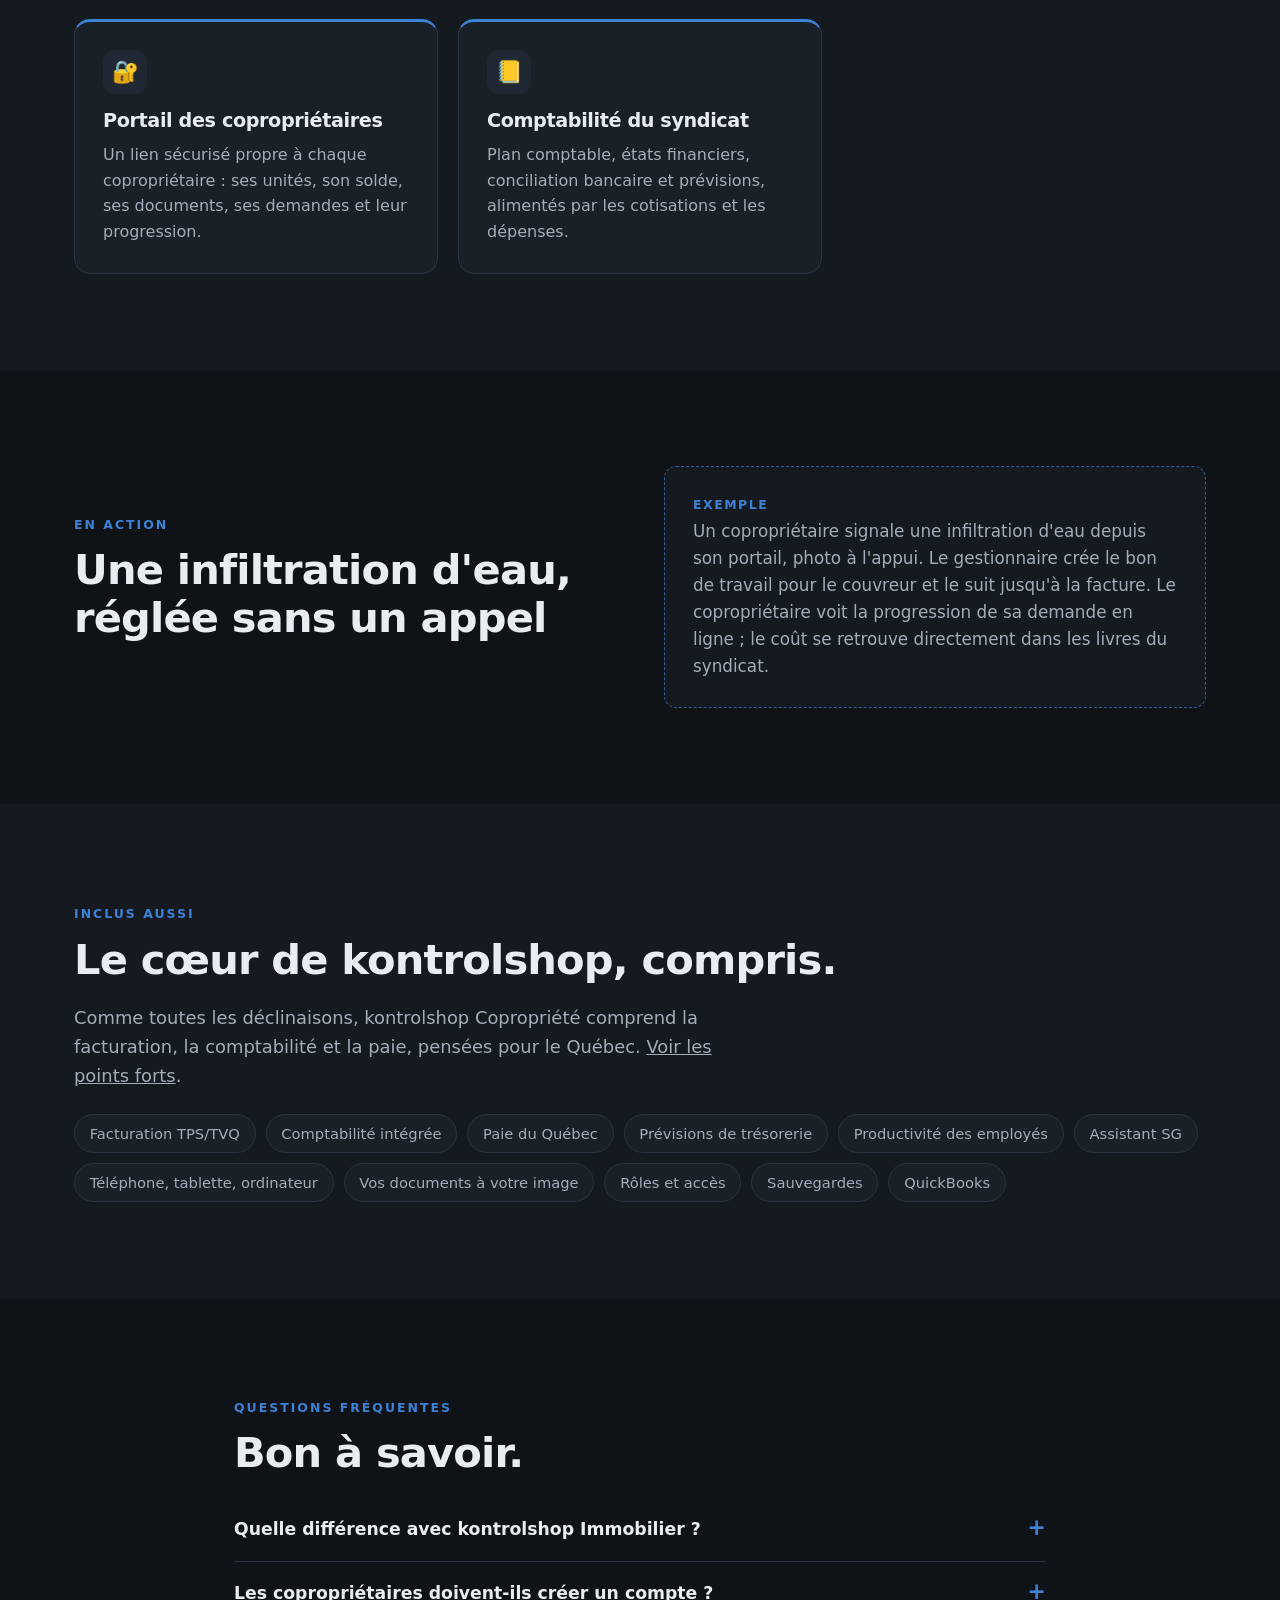
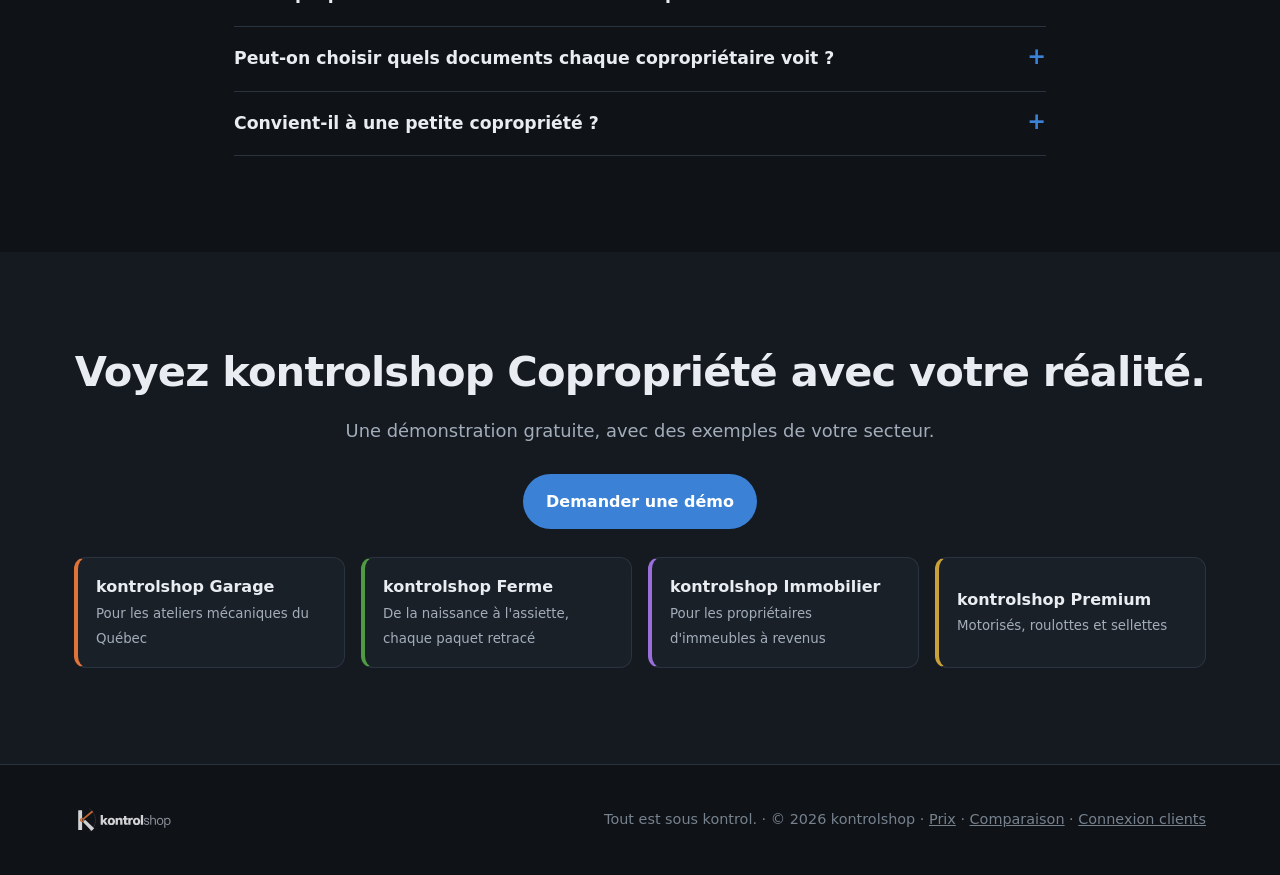
==== commit 690ca28e: "Pages Prix et Comparaison - /prix/ : un prix par entreprise et par déclinaison, avant taxes — Garage" ====
--- a/copropriete/index.html
+++ b/copropriete/index.html
@@ -19,7 +19,7 @@
 <meta name="theme-color" content="#0f1216">
 <link rel="icon" href="/img/icone.svg" type="image/svg+xml">
 <link rel="apple-touch-icon" href="/img/apple-touch-icon.png">
-<link rel="stylesheet" href="/styles.css">
+<link rel="stylesheet" href="/styles.css?v=2026-11-21">
 <style>:root{--accent:var(--copro)}</style>
 <script type="application/ld+json">
 [
@@ -106,6 +106,7 @@
     <nav class="nav" aria-label="Navigation principale">
       <a href="/#declinaisons">Déclinaisons</a>
       <a href="/#points-forts">Points forts</a>
+      <a href="/prix/">Prix</a>
       <a href="#questions">Questions</a>
       <a class="btn btn-contour btn-connexion" href="https://template-production-da86.up.railway.app/login">Connexion</a>
       <a class="btn btn-plein" href="/?secteur=copropriete#contact"><span class="long">Demander une démo</span><span class="court">Démo</span></a>
@@ -243,7 +244,7 @@
 <footer class="pied">
   <div class="conteneur">
     <img src="/img/logo.svg" alt="kontrolshop" width="811" height="244">
-    <span>Tout est sous kontrol. · © <span id="annee">2026</span> kontrolshop · <a href="https://template-production-da86.up.railway.app/login">Connexion clients</a></span>
+    <span>Tout est sous kontrol. · © <span id="annee">2026</span> kontrolshop · <a href="/prix/">Prix</a> · <a href="/comparaison/">Comparaison</a> · <a href="https://template-production-da86.up.railway.app/login">Connexion clients</a></span>
   </div>
 </footer>
 <script>document.getElementById("annee").textContent = new Date().getFullYear();</script>
--- a/styles.css
+++ b/styles.css
@@ -182,3 +182,42 @@
 @media (max-width:760px){.autres{grid-template-columns:1fr}}
 .en-savoir{display:inline-flex;align-items:center;gap:.4em;margin-top:16px;color:var(--c);font-weight:700;text-decoration:none}
 .en-savoir:hover{text-decoration:underline}
+
+/* Prix et comparaison */
+.nav a[aria-current="page"]{color:var(--texte)}
+.hero-court{padding:56px 0 16px}
+.tarifs-section{padding-top:32px}
+.tarifs{display:grid;grid-template-columns:repeat(auto-fill,minmax(300px,1fr));gap:16px}
+.tarif{--c:var(--accent);display:flex;flex-direction:column;background:var(--carte);border:1px solid var(--ligne);border-top:3px solid var(--c);border-radius:var(--rayon);padding:24px}
+.tarif h2{font-size:1.45rem;margin:0}
+.tarif .pour{color:var(--c);font-weight:700;font-size:.78rem;letter-spacing:.1em;text-transform:uppercase;margin:.3em 0 1.1em}
+.tarif .montant{margin:0}
+.tarif .montant b{display:block;font-size:2.2rem;font-weight:800;letter-spacing:-.02em;line-height:1.1}
+.tarif .montant span{color:var(--doux);font-size:.88rem}
+.tarif .montant b.sur-demande{font-size:1.7rem}
+.tarif .liste{font-size:.92rem;color:var(--doux);margin:1.3em 0 1.5em;gap:10px}
+.tarif .btn{justify-content:center;margin-top:auto}
+.tarif .en-savoir{justify-content:center;font-size:.92rem}
+.note-prix{color:var(--pale);font-size:.88rem;margin:16px 0 0;max-width:820px}
+.defile{overflow-x:auto;margin-top:28px;-webkit-overflow-scrolling:touch}
+.comp{width:100%;border-collapse:collapse;min-width:620px;font-size:.95rem}
+.comp th,.comp td{text-align:left;padding:14px 12px;border-bottom:1px solid var(--ligne);vertical-align:top}
+.comp thead th{font-size:.78rem;letter-spacing:.08em;text-transform:uppercase;color:var(--pale);font-weight:700}
+.comp thead th.nous{color:var(--accent)}
+.comp tbody th{font-weight:650}
+.comp td{color:var(--doux)}
+.comp .montant-col{text-align:right;white-space:nowrap;font-variant-numeric:tabular-nums;color:var(--texte);font-weight:700}
+.comp tr.nous{background:color-mix(in srgb,var(--accent) 10%,transparent)}
+.comp-fonctions td{font-size:.9rem}
+.comp .oui{color:var(--texte)}
+.comp .oui::before{content:"✓ ";color:#3ccf6e;font-weight:800}
+.comp .non{color:var(--pale)}
+.comp .option{color:var(--doux)}
+.comp sup a{color:var(--accent);text-decoration:none}
+.appel .btn + .btn{margin-left:8px}
+.sources-section{padding:40px 0 64px}
+.petit-titre{font-size:1.1rem}
+.sources{color:var(--doux);font-size:.9rem;padding-left:1.2em}
+.sources li{margin-bottom:.4em}
+.sources a{color:var(--texte)}
+@media (max-width:520px){.appel .btn + .btn{margin:10px 0 0}}
